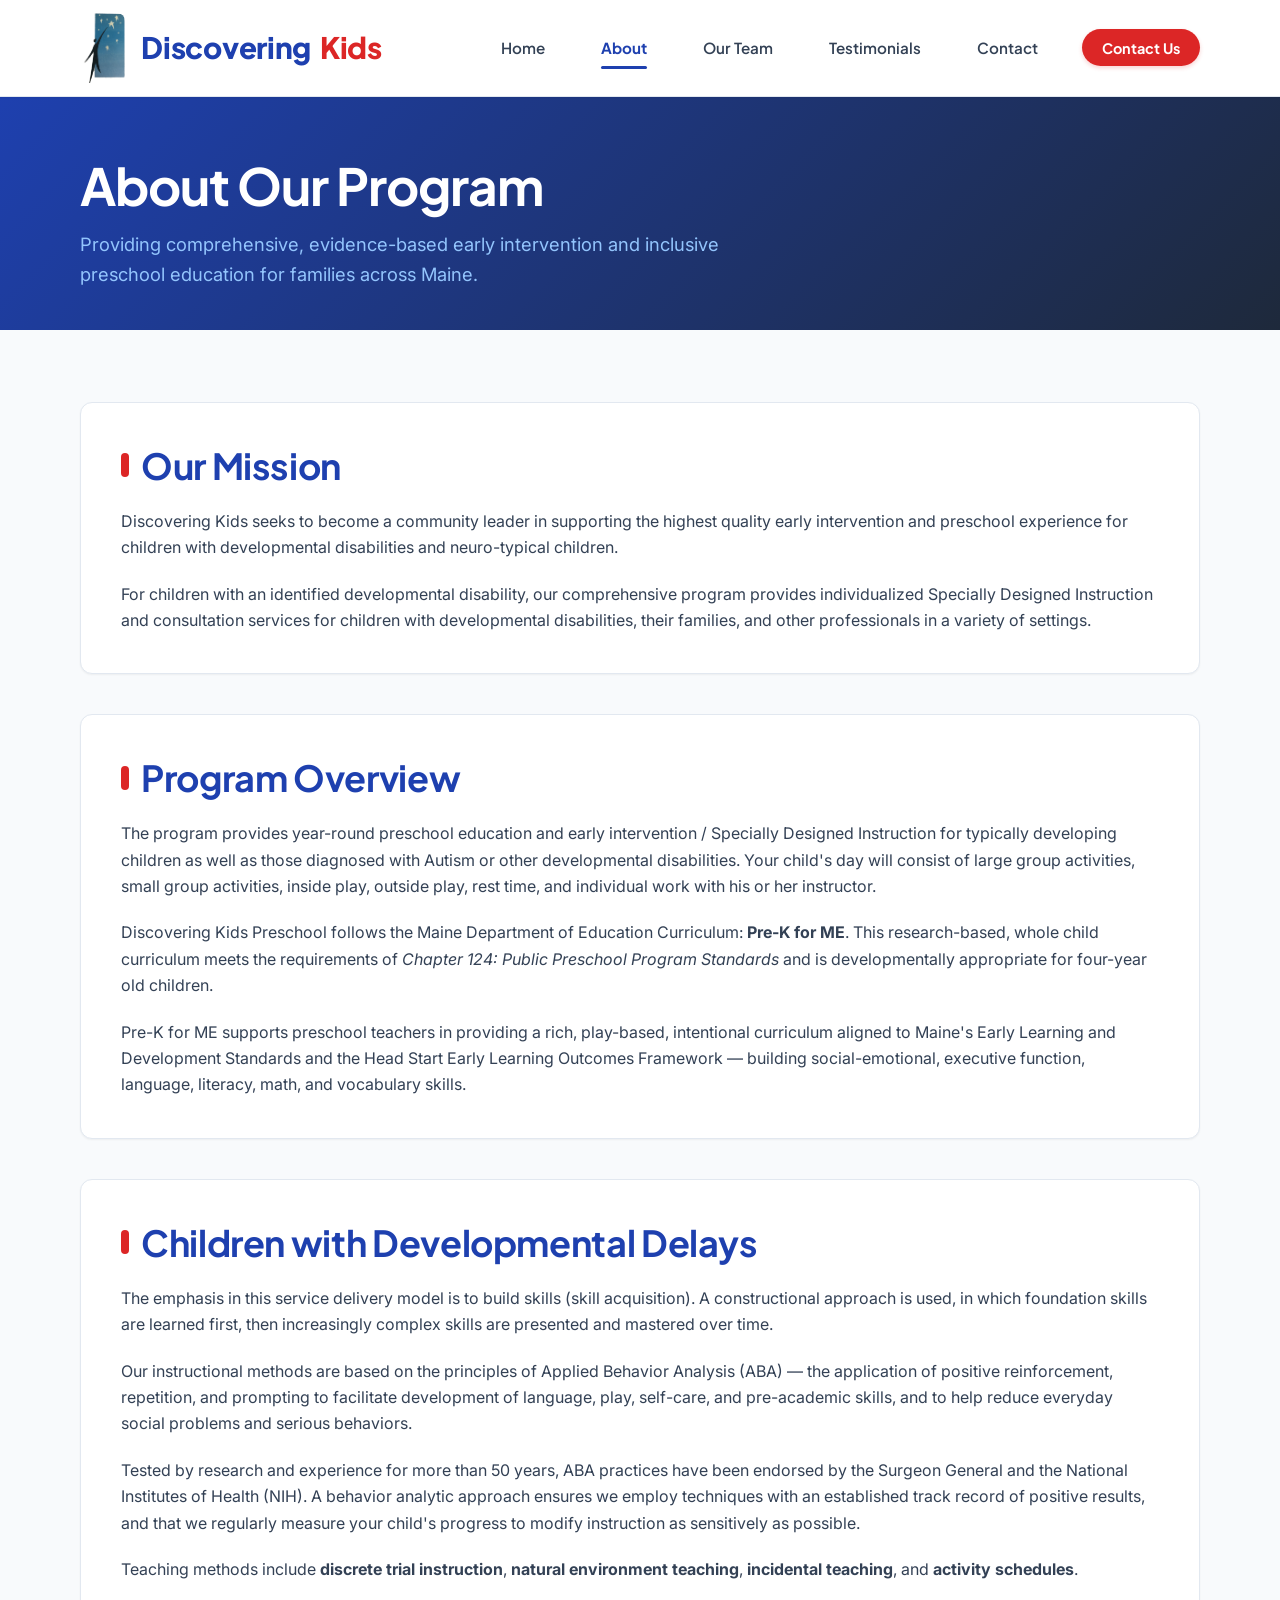
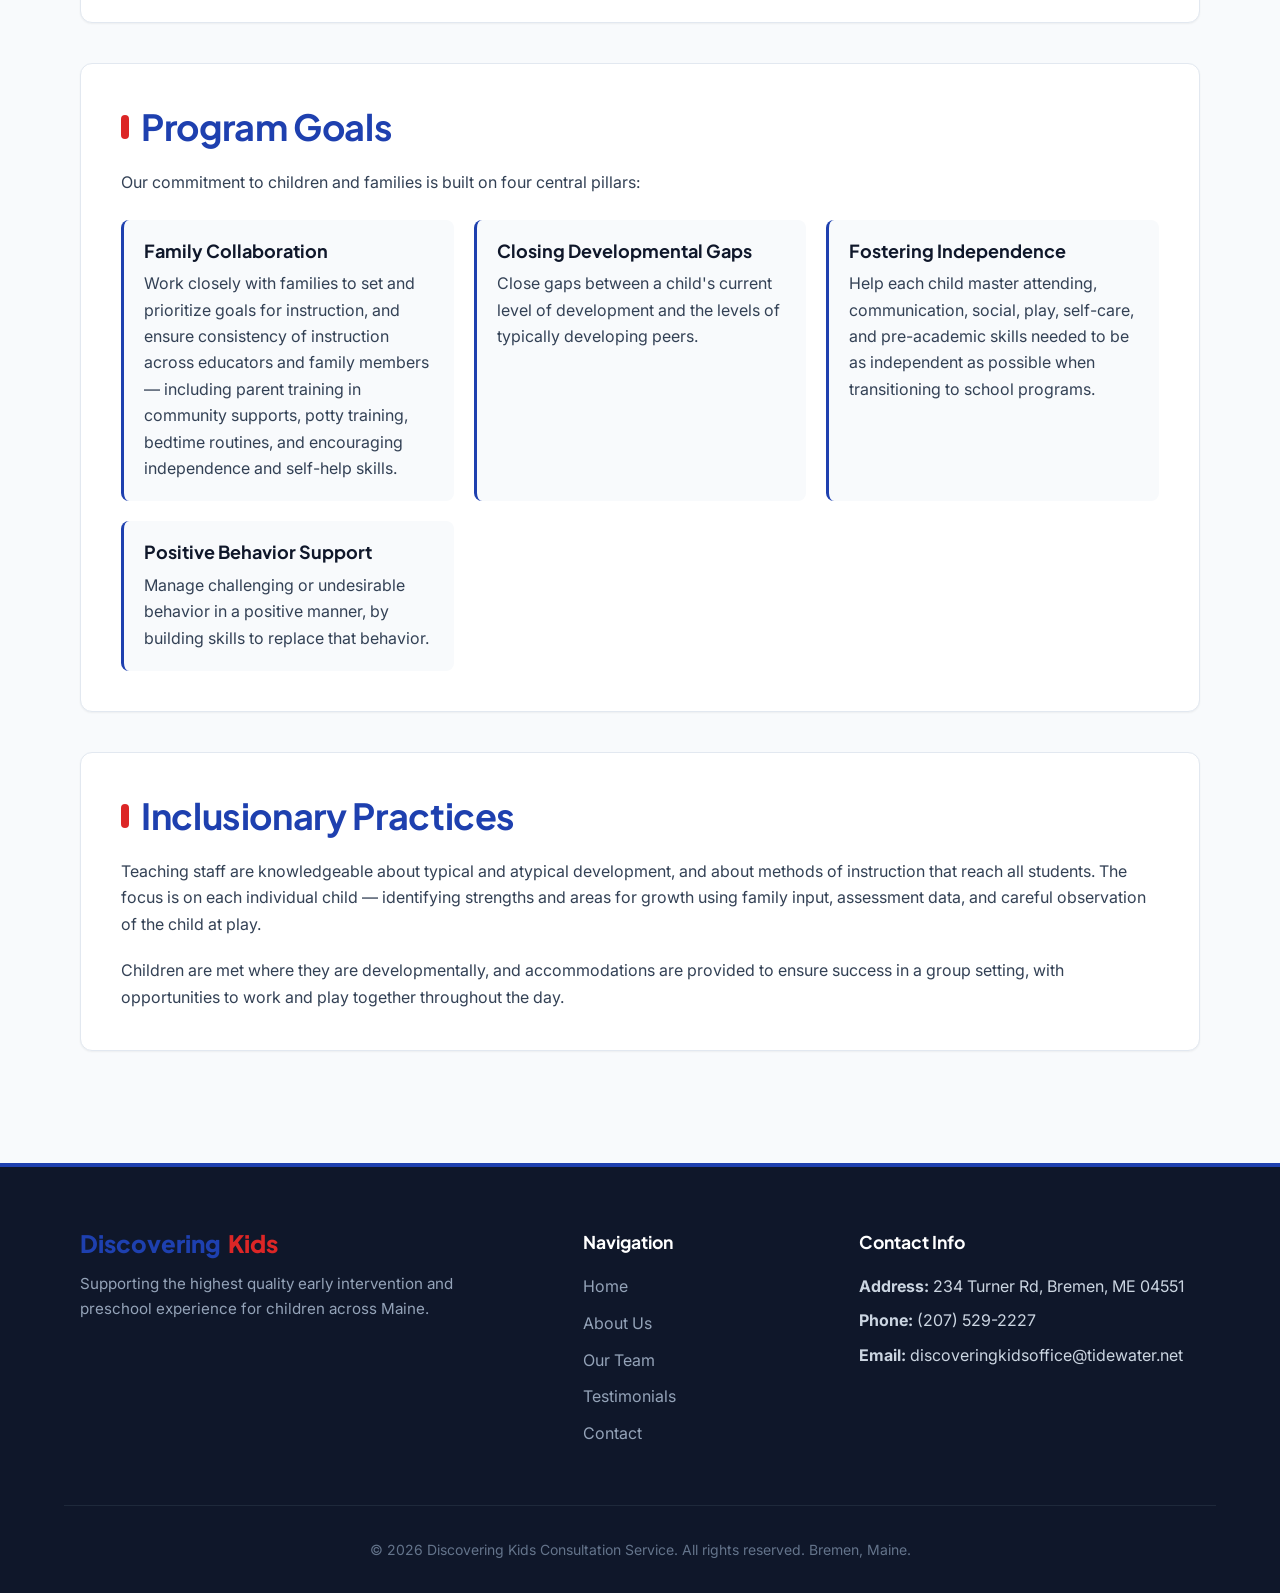
==== about.html @ 6ea6a4fb "Initial commit: Discovering Kids Consultation Service website" ====
<!DOCTYPE html>
<html lang="en">
<head>
  <meta charset="UTF-8">
  <meta name="viewport" content="width=device-width, initial-scale=1.0">
  <title>About Our Program | Discovering Kids Consultation Service</title>
  <meta name="description" content="Learn about Discovering Kids' mission, Pre-K for ME curriculum, ABA early intervention methods, program goals, and inclusionary practices in Maine.">
  <link rel="stylesheet" href="css/styles.css">
</head>
<body>
  <!-- Accessibility Skip Link -->
  <a href="#main-content" class="skip-link">Skip to main content</a>

  <!-- Header & Navigation -->
  <header class="site-header">
    <div class="container header-container">
      <a href="index.html" class="brand-logo-link" aria-label="Discovering Kids Home">
        <img src="assets/images/logo.png" alt="Discovering Kids Logo" class="header-logo">
        <span class="brand-name header-brand-text">
          <span class="discovering">Discovering</span>
          <span class="kids">Kids</span>
        </span>
      </a>

      <button class="mobile-toggle" aria-label="Toggle navigation menu" aria-expanded="false">
        <svg fill="none" stroke="currentColor" viewBox="0 0 24 24">
          <path stroke-linecap="round" stroke-linejoin="round" stroke-width="2" d="M4 6h16M4 12h16M4 18h16"/>
        </svg>
      </button>

      <nav aria-label="Primary Navigation">
        <ul class="nav-menu">
          <li><a href="index.html" class="nav-link">Home</a></li>
          <li><a href="about.html" class="nav-link">About</a></li>
          <li><a href="team.html" class="nav-link">Our Team</a></li>
          <li><a href="testimonials.html" class="nav-link">Testimonials</a></li>
          <li><a href="contact.html" class="nav-link">Contact</a></li>
          <li><a href="contact.html" class="header-cta-btn">Contact Us</a></li>
        </ul>
      </nav>
    </div>
  </header>

  <!-- Page Banner -->
  <section class="page-banner">
    <div class="container">
      <h1>About Our Program</h1>
      <p class="lead-text">
        Providing comprehensive, evidence-based early intervention and inclusive preschool education for families across Maine.
      </p>
    </div>
  </section>

  <main id="main-content" class="section">
    <div class="container">
      
      <!-- OUR MISSION -->
      <article class="content-block" id="mission">
        <h2>Our Mission</h2>
        <p>
          Discovering Kids seeks to become a community leader in supporting the highest quality early intervention and preschool experience for children with developmental disabilities and neuro-typical children.
        </p>
        <p>
          For children with an identified developmental disability, our comprehensive program provides individualized Specially Designed Instruction and consultation services for children with developmental disabilities, their families, and other professionals in a variety of settings.
        </p>
      </article>

      <!-- PROGRAM OVERVIEW -->
      <article class="content-block" id="program-overview">
        <h2>Program Overview</h2>
        <p>
          The program provides year-round preschool education and early intervention / Specially Designed Instruction for typically developing children as well as those diagnosed with Autism or other developmental disabilities. Your child's day will consist of large group activities, small group activities, inside play, outside play, rest time, and individual work with his or her instructor.
        </p>
        <p>
          Discovering Kids Preschool follows the Maine Department of Education Curriculum: <strong>Pre-K for ME</strong>. This research-based, whole child curriculum meets the requirements of <em>Chapter 124: Public Preschool Program Standards</em> and is developmentally appropriate for four-year old children.
        </p>
        <p>
          Pre-K for ME supports preschool teachers in providing a rich, play-based, intentional curriculum aligned to Maine's Early Learning and Development Standards and the Head Start Early Learning Outcomes Framework — building social-emotional, executive function, language, literacy, math, and vocabulary skills.
        </p>
      </article>

      <!-- CHILDREN WITH DEVELOPMENTAL DELAYS -->
      <article class="content-block" id="developmental-delays">
        <h2>Children with Developmental Delays</h2>
        <p>
          The emphasis in this service delivery model is to build skills (skill acquisition). A constructional approach is used, in which foundation skills are learned first, then increasingly complex skills are presented and mastered over time.
        </p>
        <p>
          Our instructional methods are based on the principles of Applied Behavior Analysis (ABA) — the application of positive reinforcement, repetition, and prompting to facilitate development of language, play, self-care, and pre-academic skills, and to help reduce everyday social problems and serious behaviors.
        </p>
        <p>
          Tested by research and experience for more than 50 years, ABA practices have been endorsed by the Surgeon General and the National Institutes of Health (NIH). A behavior analytic approach ensures we employ techniques with an established track record of positive results, and that we regularly measure your child's progress to modify instruction as sensitively as possible.
        </p>
        <p>
          Teaching methods include <strong>discrete trial instruction</strong>, <strong>natural environment teaching</strong>, <strong>incidental teaching</strong>, and <strong>activity schedules</strong>.
        </p>
      </article>

      <!-- PROGRAM GOALS -->
      <article class="content-block" id="program-goals">
        <h2>Program Goals</h2>
        <p>Our commitment to children and families is built on four central pillars:</p>

        <div class="goals-list">
          <div class="goal-item">
            <h4>Family Collaboration</h4>
            <p>Work closely with families to set and prioritize goals for instruction, and ensure consistency of instruction across educators and family members — including parent training in community supports, potty training, bedtime routines, and encouraging independence and self-help skills.</p>
          </div>

          <div class="goal-item">
            <h4>Closing Developmental Gaps</h4>
            <p>Close gaps between a child's current level of development and the levels of typically developing peers.</p>
          </div>

          <div class="goal-item">
            <h4>Fostering Independence</h4>
            <p>Help each child master attending, communication, social, play, self-care, and pre-academic skills needed to be as independent as possible when transitioning to school programs.</p>
          </div>

          <div class="goal-item">
            <h4>Positive Behavior Support</h4>
            <p>Manage challenging or undesirable behavior in a positive manner, by building skills to replace that behavior.</p>
          </div>
        </div>
      </article>

      <!-- INCLUSIONARY PRACTICES -->
      <article class="content-block" id="inclusionary-practices">
        <h2>Inclusionary Practices</h2>
        <p>
          Teaching staff are knowledgeable about typical and atypical development, and about methods of instruction that reach all students. The focus is on each individual child — identifying strengths and areas for growth using family input, assessment data, and careful observation of the child at play.
        </p>
        <p>
          Children are met where they are developmentally, and accommodations are provided to ensure success in a group setting, with opportunities to work and play together throughout the day.
        </p>
      </article>

    </div>
  </main>

  <!-- Footer -->
  <footer class="site-footer">
    <div class="container footer-grid">
      <div class="footer-brand">
        <div class="brand-name" style="margin-bottom: 1rem;">
          <span class="discovering">Discovering</span>
          <span class="kids">Kids</span>
        </div>
        <p>
          Supporting the highest quality early intervention and preschool experience for children across Maine.
        </p>
      </div>

      <div class="footer-links">
        <h4>Navigation</h4>
        <ul class="footer-nav">
          <li><a href="index.html">Home</a></li>
          <li><a href="about.html">About Us</a></li>
          <li><a href="team.html">Our Team</a></li>
          <li><a href="testimonials.html">Testimonials</a></li>
          <li><a href="contact.html">Contact</a></li>
        </ul>
      </div>

      <div class="footer-contact">
        <h4>Contact Info</h4>
        <p style="margin-bottom: 0.5rem; color: #CBD5E1;">
          <strong>Address:</strong> 234 Turner Rd, Bremen, ME 04551
        </p>
        <p style="margin-bottom: 0.5rem; color: #CBD5E1;">
          <strong>Phone:</strong> (207) 529-2227
        </p>
        <p style="margin-bottom: 0.5rem; color: #CBD5E1;">
          <strong>Email:</strong> discoveringkidsoffice@tidewater.net
        </p>
      </div>
    </div>

    <div class="container footer-bottom">
      <p>&copy; 2026 Discovering Kids Consultation Service. All rights reserved. Bremen, Maine.</p>
    </div>
  </footer>

  <script src="js/main.js"></script>
</body>
</html>
---- css/styles.css ----
/* ==========================================================================
   Discovering Kids Consultation Service - Core Stylesheet
   Brand Palette: Blue (#1E40AF) & Red (#DC2626)
   Tone: Warm & Clinically Credible
   ========================================================================== */

@import url('https://fonts.googleapis.com/css2?family=Plus+Jakarta+Sans:ital,wght@0,400;0,500;0,600;0,700;0,800;1,400&family=Inter:wght@400;500;600&display=swap');

:root {
  /* Brand Primary Colors */
  --color-blue: #1E40AF;
  --color-blue-hover: #1D4ED8;
  --color-blue-light: #EFF6FF;
  --color-blue-border: #BFDBFE;

  --color-red: #DC2626;
  --color-red-hover: #B91C1C;
  --color-red-light: #FEF2F2;
  --color-red-border: #FECACA;

  /* Neutral Spectrum */
  --color-text-dark: #0F172A;
  --color-text-body: #334155;
  --color-text-muted: #64748B;
  --color-bg-page: #F8FAFC;
  --color-bg-card: #FFFFFF;
  --color-border: #E2E8F0;
  --color-border-dark: #CBD5E1;

  /* Accent Tones */
  --color-teal-accent: #0D9488;
  --color-amber-accent: #D97706;

  /* Typography */
  --font-heading: 'Plus Jakarta Sans', system-ui, -apple-system, sans-serif;
  --font-body: 'Inter', system-ui, -apple-system, sans-serif;

  /* Shadow Elevation */
  --shadow-sm: 0 1px 2px 0 rgba(0, 0, 0, 0.05);
  --shadow-md: 0 4px 6px -1px rgba(15, 23, 42, 0.08), 0 2px 4px -2px rgba(15, 23, 42, 0.05);
  --shadow-lg: 0 10px 25px -5px rgba(15, 23, 42, 0.1), 0 8px 10px -6px rgba(15, 23, 42, 0.05);
  --shadow-hover: 0 20px 30px -10px rgba(30, 64, 175, 0.12);

  /* Spacing & Radii */
  --radius-sm: 8px;
  --radius-md: 12px;
  --radius-lg: 20px;
  --radius-full: 9999px;
  --max-width: 1200px;
}

/* Reset & Base Setup */
*, *::before, *::after {
  box-sizing: border-box;
  margin: 0;
  padding: 0;
}

html {
  scroll-behavior: smooth;
  font-size: 16px;
}

body {
  font-family: var(--font-body);
  background-color: var(--color-bg-page);
  color: var(--color-text-body);
  line-height: 1.65;
  -webkit-font-smoothing: antialiased;
  display: flex;
  flex-direction: column;
  min-height: 100vh;
}

/* Accessibility Focus States */
:focus-visible {
  outline: 3px solid var(--color-blue);
  outline-offset: 3px;
  border-radius: 4px;
}

/* Skip Navigation Link */
.skip-link {
  position: absolute;
  top: -100px;
  left: 1rem;
  background: var(--color-blue);
  color: white;
  padding: 0.75rem 1.25rem;
  z-index: 9999;
  border-radius: var(--radius-sm);
  font-weight: 600;
  transition: top 0.2s ease;
}

.skip-link:focus {
  top: 1rem;
}

/* Typography Hierarchy */
h1, h2, h3, h4, h5, h6 {
  font-family: var(--font-heading);
  color: var(--color-text-dark);
  line-height: 1.25;
  font-weight: 700;
}

h1 { font-size: clamp(2rem, 4vw, 3.25rem); letter-spacing: -0.02em; }
h2 { font-size: clamp(1.6rem, 3vw, 2.25rem); letter-spacing: -0.01em; }
h3 { font-size: clamp(1.25rem, 2vw, 1.5rem); }
h4 { font-size: 1.125rem; }

p {
  margin-bottom: 1.25rem;
}

p:last-child {
  margin-bottom: 0;
}

a {
  color: var(--color-blue);
  text-decoration: none;
  transition: color 0.2s ease;
}

a:hover {
  color: var(--color-blue-hover);
}

/* Brand Name Treatment Rules */
.brand-name {
  font-family: var(--font-heading);
  font-weight: 800;
  display: inline-flex;
  align-items: center;
  gap: 0.3em;
  color: var(--color-text-dark);
  line-height: 1;
}

.brand-name .discovering {
  color: var(--color-blue);
}

.brand-name .kids {
  color: var(--color-red);
}

/* Container Utility */
.container {
  width: 90%;
  max-width: var(--max-width);
  margin: 0 auto;
  padding: 0 1rem;
}

/* Page Header & Navigation */
.site-header {
  background-color: rgba(255, 255, 255, 0.95);
  backdrop-filter: blur(8px);
  position: sticky;
  top: 0;
  z-index: 1000;
  border-bottom: 1px solid var(--color-border);
  box-shadow: var(--shadow-sm);
}

.header-container {
  display: flex;
  align-items: center;
  justify-content: space-between;
  height: 96px;
}

.brand-logo-link {
  display: flex;
  align-items: center;
  gap: 1rem;
  text-decoration: none;
}

.header-logo {
  height: 70px;
  max-height: 70px;
  width: auto;
  object-fit: contain;
  border-radius: var(--radius-sm);
  display: block;
}

.header-brand-text {
  font-size: 1.85rem;
  letter-spacing: -0.01em;
}

/* Nav Menu */
.nav-menu {
  display: flex;
  align-items: center;
  gap: 2rem;
  list-style: none;
}

.nav-link {
  font-family: var(--font-heading);
  font-weight: 600;
  font-size: 0.95rem;
  color: var(--color-text-body);
  padding: 0.5rem 0.75rem;
  border-radius: var(--radius-sm);
  transition: all 0.2s ease;
  position: relative;
}

.nav-link:hover {
  color: var(--color-blue);
  background-color: var(--color-blue-light);
}

.nav-link.active {
  color: var(--color-blue);
  font-weight: 700;
}

.nav-link.active::after {
  content: '';
  position: absolute;
  bottom: -4px;
  left: 0.75rem;
  right: 0.75rem;
  height: 3px;
  background-color: var(--color-blue);
  border-radius: var(--radius-full);
}

.mobile-toggle {
  display: none;
  background: none;
  border: 1px solid var(--color-border);
  border-radius: var(--radius-sm);
  padding: 0.5rem 0.75rem;
  cursor: pointer;
  color: var(--color-text-dark);
}

.mobile-toggle svg {
  width: 24px;
  height: 24px;
  display: block;
}

/* Header Action Button */
.header-cta-btn {
  background-color: var(--color-red);
  color: white !important;
  font-family: var(--font-heading);
  font-weight: 700;
  padding: 0.6rem 1.25rem;
  border-radius: var(--radius-full);
  font-size: 0.9rem;
  transition: all 0.2s ease;
  box-shadow: 0 2px 4px rgba(220, 38, 38, 0.2);
}

.header-cta-btn:hover {
  background-color: var(--color-red-hover);
  transform: translateY(-1px);
  box-shadow: 0 4px 8px rgba(220, 38, 38, 0.3);
}

/* Common Hero Section */
.hero-section {
  padding: 4.5rem 0 3.5rem;
  background: linear-gradient(135deg, #F1F5F9 0%, #EFF6FF 50%, #FEF2F2 100%);
  position: relative;
  overflow: hidden;
}

.hero-grid {
  display: grid;
  grid-template-columns: 1.1fr 0.9fr;
  gap: 3rem;
  align-items: center;
}

.hero-badge {
  display: inline-flex;
  align-items: center;
  gap: 0.5rem;
  background-color: white;
  border: 1px solid var(--color-blue-border);
  color: var(--color-blue);
  font-family: var(--font-heading);
  font-weight: 700;
  font-size: 0.85rem;
  padding: 0.35rem 1rem;
  border-radius: var(--radius-full);
  margin-bottom: 1.25rem;
  box-shadow: var(--shadow-sm);
}

.hero-badge-icon {
  width: 8px;
  height: 8px;
  background-color: var(--color-red);
  border-radius: 50%;
}

.hero-title {
  margin-bottom: 1.25rem;
}

.hero-description {
  font-size: 1.15rem;
  color: var(--color-text-body);
  margin-bottom: 2rem;
  max-width: 600px;
}

.hero-cta-group {
  display: flex;
  gap: 1rem;
  flex-wrap: wrap;
}

.btn {
  display: inline-flex;
  align-items: center;
  justify-content: center;
  gap: 0.5rem;
  font-family: var(--font-heading);
  font-weight: 700;
  padding: 0.85rem 1.75rem;
  border-radius: var(--radius-md);
  font-size: 1rem;
  transition: all 0.2s ease;
  cursor: pointer;
  border: none;
  text-decoration: none;
}

.btn-primary {
  background-color: var(--color-blue);
  color: white;
  box-shadow: 0 4px 12px rgba(30, 64, 175, 0.25);
}

.btn-primary:hover {
  background-color: var(--color-blue-hover);
  color: white;
  transform: translateY(-2px);
  box-shadow: 0 6px 16px rgba(30, 64, 175, 0.35);
}

.btn-secondary {
  background-color: white;
  color: var(--color-text-dark);
  border: 1.5px solid var(--color-border-dark);
}

.btn-secondary:hover {
  border-color: var(--color-blue);
  color: var(--color-blue);
  background-color: var(--color-blue-light);
  transform: translateY(-2px);
}

.hero-image-wrapper {
  position: relative;
  border-radius: var(--radius-lg);
  overflow: hidden;
  box-shadow: var(--shadow-lg);
  border: 4px solid white;
}

.hero-image-wrapper img {
  width: 100%;
  height: 380px;
  object-fit: cover;
  display: block;
}

/* Page Inner Header Banner (for subpages) */
.page-banner {
  padding: 3.5rem 0 2.5rem;
  background: linear-gradient(135deg, #1E40AF 0%, #1E293B 100%);
  color: white;
  position: relative;
}

.page-banner h1 {
  color: white;
  margin-bottom: 0.75rem;
}

.page-banner .lead-text {
  font-size: 1.15rem;
  color: #93C5FD;
  max-width: 700px;
}

/* General Section Styles */
.section {
  padding: 4.5rem 0;
}

.section-alt {
  background-color: #F1F5F9;
}

.section-header {
  text-align: center;
  max-width: 750px;
  margin: 0 auto 3rem;
}

.section-tag {
  text-transform: uppercase;
  letter-spacing: 0.1em;
  font-size: 0.85rem;
  font-weight: 800;
  color: var(--color-red);
  margin-bottom: 0.5rem;
  display: block;
}

.section-title {
  margin-bottom: 1rem;
}

.section-subtitle {
  font-size: 1.1rem;
  color: var(--color-text-muted);
}

/* Service Path Cards */
.services-grid {
  display: grid;
  grid-template-columns: repeat(auto-fit, minmax(320px, 1fr));
  gap: 2rem;
}

.service-card {
  background-color: var(--color-bg-card);
  border-radius: var(--radius-md);
  padding: 2.25rem;
  border: 1px solid var(--color-border);
  box-shadow: var(--shadow-md);
  transition: all 0.3s ease;
  display: flex;
  flex-direction: column;
}

.service-card:hover {
  transform: translateY(-6px);
  box-shadow: var(--shadow-hover);
  border-color: var(--color-blue-border);
}

.service-icon-box {
  width: 56px;
  height: 56px;
  border-radius: var(--radius-md);
  display: flex;
  align-items: center;
  justify-content: center;
  margin-bottom: 1.5rem;
  font-size: 1.5rem;
}

.service-card.preschool .service-icon-box {
  background-color: var(--color-blue-light);
  color: var(--color-blue);
}

.service-card.aba .service-icon-box {
  background-color: var(--color-red-light);
  color: var(--color-red);
}

.service-card h3 {
  margin-bottom: 1rem;
}

.service-card p {
  color: var(--color-text-body);
  flex-grow: 1;
  margin-bottom: 1.5rem;
}

.feature-list {
  list-style: none;
  margin-bottom: 1.75rem;
}

.feature-list li {
  display: flex;
  align-items: flex-start;
  gap: 0.65rem;
  margin-bottom: 0.65rem;
  font-size: 0.95rem;
}

.feature-list li svg {
  width: 18px;
  height: 18px;
  flex-shrink: 0;
  margin-top: 3px;
  color: var(--color-blue);
}

/* Testimonial Cards & Pull Quotes */
.testimonials-grid {
  display: grid;
  grid-template-columns: repeat(auto-fit, minmax(320px, 1fr));
  gap: 2rem;
}

.testimonial-card {
  background-color: var(--color-bg-card);
  border-radius: var(--radius-md);
  padding: 2rem;
  border-left: 4px solid var(--color-blue);
  box-shadow: var(--shadow-md);
  position: relative;
}

.testimonial-card.alt-accent {
  border-left-color: var(--color-red);
}

.quote-icon {
  color: var(--color-blue-border);
  font-size: 3rem;
  line-height: 1;
  margin-bottom: -0.5rem;
  font-family: Georgia, serif;
}

.testimonial-text {
  font-style: italic;
  color: var(--color-text-body);
  margin-bottom: 1.5rem;
  font-size: 1.05rem;
}

.testimonial-author {
  display: flex;
  align-items: center;
  gap: 0.75rem;
}

.author-avatar {
  width: 44px;
  height: 44px;
  background-color: var(--color-blue-light);
  color: var(--color-blue);
  font-weight: 700;
  border-radius: 50%;
  display: flex;
  align-items: center;
  justify-content: center;
  font-family: var(--font-heading);
}

.testimonial-card.alt-accent .author-avatar {
  background-color: var(--color-red-light);
  color: var(--color-red);
}

.author-name {
  font-weight: 700;
  color: var(--color-text-dark);
}

.author-role {
  font-size: 0.85rem;
  color: var(--color-text-muted);
}

/* About Page Content Layout */
.content-block {
  background: white;
  border-radius: var(--radius-md);
  padding: 2.5rem;
  margin-bottom: 2.5rem;
  border: 1px solid var(--color-border);
  box-shadow: var(--shadow-sm);
}

.content-block h2 {
  color: var(--color-blue);
  margin-bottom: 1.25rem;
  display: flex;
  align-items: center;
  gap: 0.75rem;
}

.content-block h2::before {
  content: '';
  display: inline-block;
  width: 8px;
  height: 24px;
  background-color: var(--color-red);
  border-radius: var(--radius-full);
}

.goals-list {
  display: grid;
  grid-template-columns: repeat(auto-fit, minmax(280px, 1fr));
  gap: 1.25rem;
  margin-top: 1.5rem;
  list-style: none;
}

.goal-item {
  background-color: var(--color-bg-page);
  padding: 1.25rem;
  border-radius: var(--radius-sm);
  border-left: 3px solid var(--color-blue);
}

.goal-item h4 {
  color: var(--color-text-dark);
  margin-bottom: 0.5rem;
}

/* Team Cards */
.team-grid {
  display: grid;
  grid-template-columns: repeat(auto-fit, minmax(340px, 1fr));
  gap: 2.5rem;
}

.team-card {
  background-color: white;
  border-radius: var(--radius-md);
  overflow: hidden;
  border: 1px solid var(--color-border);
  box-shadow: var(--shadow-md);
  display: flex;
  flex-direction: column;
}

.team-image-container {
  height: 320px;
  overflow: hidden;
  position: relative;
  background-color: var(--color-bg-page);
}

.team-image-container img {
  width: 100%;
  height: 100%;
  object-fit: cover;
  object-position: top center;
}

.team-body {
  padding: 2rem;
  flex-grow: 1;
}

.team-role {
  color: var(--color-red);
  font-weight: 700;
  font-size: 0.9rem;
  text-transform: uppercase;
  letter-spacing: 0.05em;
  margin-bottom: 0.25rem;
  display: block;
}

.team-name {
  margin-bottom: 0.5rem;
}

.team-credentials {
  display: flex;
  flex-wrap: wrap;
  gap: 0.4rem;
  margin-bottom: 1.25rem;
}

.badge {
  background-color: var(--color-blue-light);
  color: var(--color-blue);
  font-size: 0.8rem;
  font-weight: 600;
  padding: 0.2rem 0.6rem;
  border-radius: var(--radius-sm);
}

.team-bio {
  font-size: 0.95rem;
  color: var(--color-text-body);
}

/* Hiring Section Box */
.hiring-box {
  background: linear-gradient(135deg, #EFF6FF 0%, #F8FAFC 100%);
  border: 1px solid var(--color-blue-border);
  border-radius: var(--radius-md);
  padding: 2.5rem;
  margin-top: 3rem;
}

/* Contact Page Grid */
.contact-grid {
  display: grid;
  grid-template-columns: 1fr 1.2fr;
  gap: 3rem;
}

.contact-info-card {
  background: white;
  padding: 2.25rem;
  border-radius: var(--radius-md);
  border: 1px solid var(--color-border);
  box-shadow: var(--shadow-sm);
}

.info-item {
  display: flex;
  gap: 1.25rem;
  margin-bottom: 2rem;
}

.info-item:last-child {
  margin-bottom: 0;
}

.info-icon {
  width: 48px;
  height: 48px;
  background-color: var(--color-blue-light);
  color: var(--color-blue);
  border-radius: var(--radius-md);
  display: flex;
  align-items: center;
  justify-content: center;
  flex-shrink: 0;
}

.info-icon svg {
  width: 24px;
  height: 24px;
}

.info-label {
  font-size: 0.85rem;
  color: var(--color-text-muted);
  text-transform: uppercase;
  letter-spacing: 0.05em;
  font-weight: 700;
  margin-bottom: 0.25rem;
}

.info-value {
  font-weight: 600;
  color: var(--color-text-dark);
  font-size: 1.05rem;
}

/* Form Styles */
.contact-form-card {
  background: white;
  padding: 2.5rem;
  border-radius: var(--radius-md);
  border: 1px solid var(--color-border);
  box-shadow: var(--shadow-md);
}

.form-group {
  margin-bottom: 1.5rem;
}

.form-label {
  display: block;
  font-weight: 600;
  margin-bottom: 0.5rem;
  color: var(--color-text-dark);
  font-size: 0.95rem;
}

.form-control {
  width: 100%;
  padding: 0.85rem 1rem;
  border: 1.5px solid var(--color-border);
  border-radius: var(--radius-sm);
  font-family: var(--font-body);
  font-size: 1rem;
  color: var(--color-text-dark);
  background-color: #FAFAFA;
  transition: all 0.2s ease;
}

.form-control:focus {
  background-color: white;
  border-color: var(--color-blue);
  box-shadow: 0 0 0 3px rgba(30, 64, 175, 0.15);
  outline: none;
}

textarea.form-control {
  resize: vertical;
  min-height: 130px;
}

.map-container {
  margin-top: 3rem;
  border-radius: var(--radius-md);
  overflow: hidden;
  box-shadow: var(--shadow-md);
  border: 1px solid var(--color-border);
}

.map-container iframe {
  width: 100%;
  height: 350px;
  border: none;
  display: block;
}

/* Call to Action Banner */
.cta-banner {
  background: linear-gradient(135deg, var(--color-blue) 0%, #1E293B 100%);
  color: white;
  text-align: center;
  padding: 4rem 0;
}

.cta-banner h2 {
  color: white;
  margin-bottom: 1rem;
}

.cta-banner p {
  color: #BFDBFE;
  font-size: 1.15rem;
  max-width: 650px;
  margin: 0 auto 2rem;
}

/* Site Footer */
.site-footer {
  background-color: #0F172A;
  color: #94A3B8;
  padding: 4rem 0 2rem;
  margin-top: auto;
  border-top: 4px solid var(--color-blue);
}

.footer-grid {
  display: grid;
  grid-template-columns: 2fr 1fr 1.5fr;
  gap: 3rem;
  margin-bottom: 3rem;
}

.footer-brand .brand-name {
  font-size: 1.5rem;
  margin-bottom: 1rem;
}

.footer-brand p {
  color: #94A3B8;
  font-size: 0.95rem;
  max-width: 400px;
}

.footer-links h4, .footer-contact h4 {
  color: white;
  margin-bottom: 1.25rem;
  font-size: 1.1rem;
}

.footer-nav {
  list-style: none;
}

.footer-nav li {
  margin-bottom: 0.65rem;
}

.footer-nav a {
  color: #94A3B8;
}

.footer-nav a:hover {
  color: white;
}

.footer-bottom {
  border-top: 1px solid #1E293B;
  padding-top: 2rem;
  text-align: center;
  font-size: 0.875rem;
  color: #64748B;
}

/* Responsive Media Queries */
@media (max-width: 992px) {
  .hero-grid {
    grid-template-columns: 1fr;
  }
  
  .hero-image-wrapper {
    order: -1;
  }

  .contact-grid {
    grid-template-columns: 1fr;
  }
}

@media (max-width: 768px) {
  .header-container {
    height: 80px;
  }

  .header-logo {
    height: 56px;
    max-height: 56px;
  }

  .header-brand-text {
    font-size: 1.5rem;
  }

  .mobile-toggle {
    display: block;
  }

  .nav-menu {
    position: fixed;
    top: 80px;
    left: 0;
    right: 0;
    background-color: white;
    flex-direction: column;
    padding: 1.5rem;
    gap: 1rem;
    box-shadow: var(--shadow-lg);
    border-bottom: 1px solid var(--color-border);
    transform: translateY(-150%);
    opacity: 0;
    visibility: hidden;
    transition: all 0.3s ease;
  }

  .nav-menu.is-open {
    transform: translateY(0);
    opacity: 1;
    visibility: visible;
  }

  .header-cta-btn {
    display: none;
  }

  .footer-grid {
    grid-template-columns: 1fr;
    gap: 2rem;
  }
}
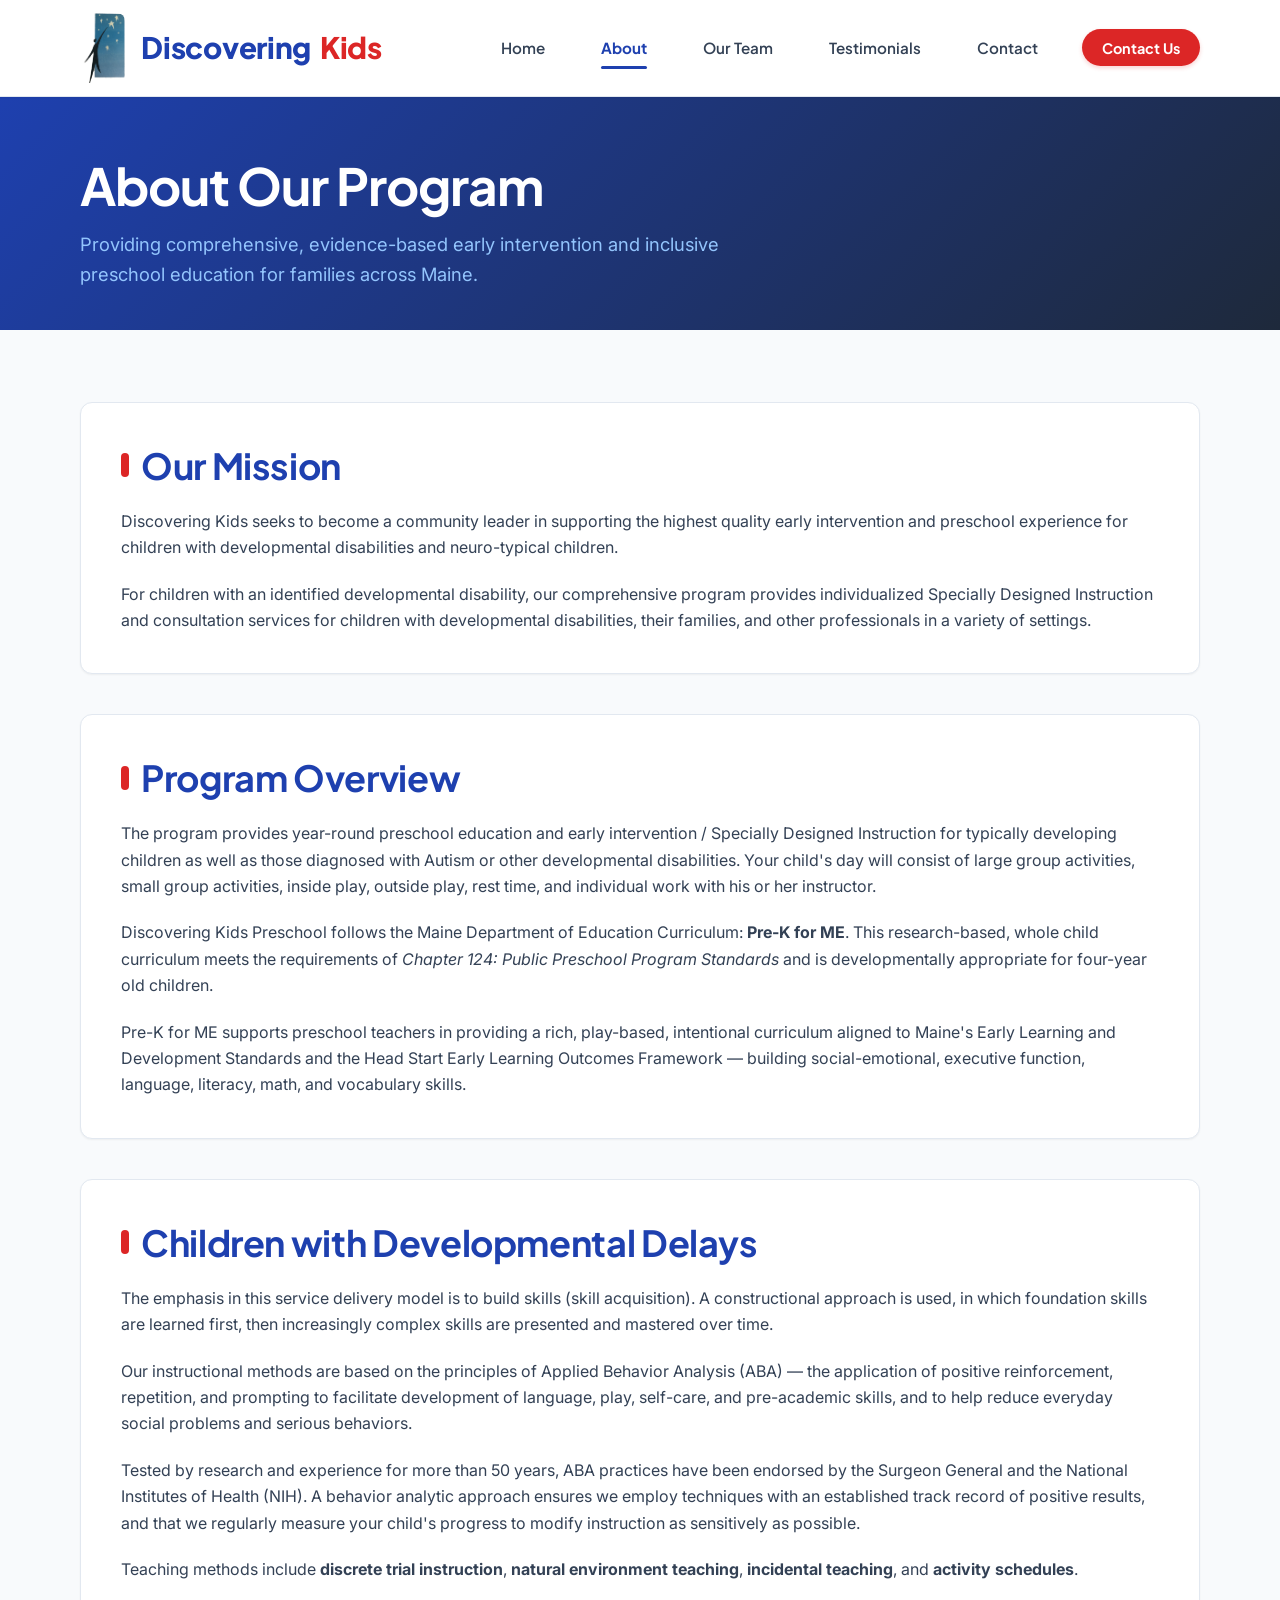
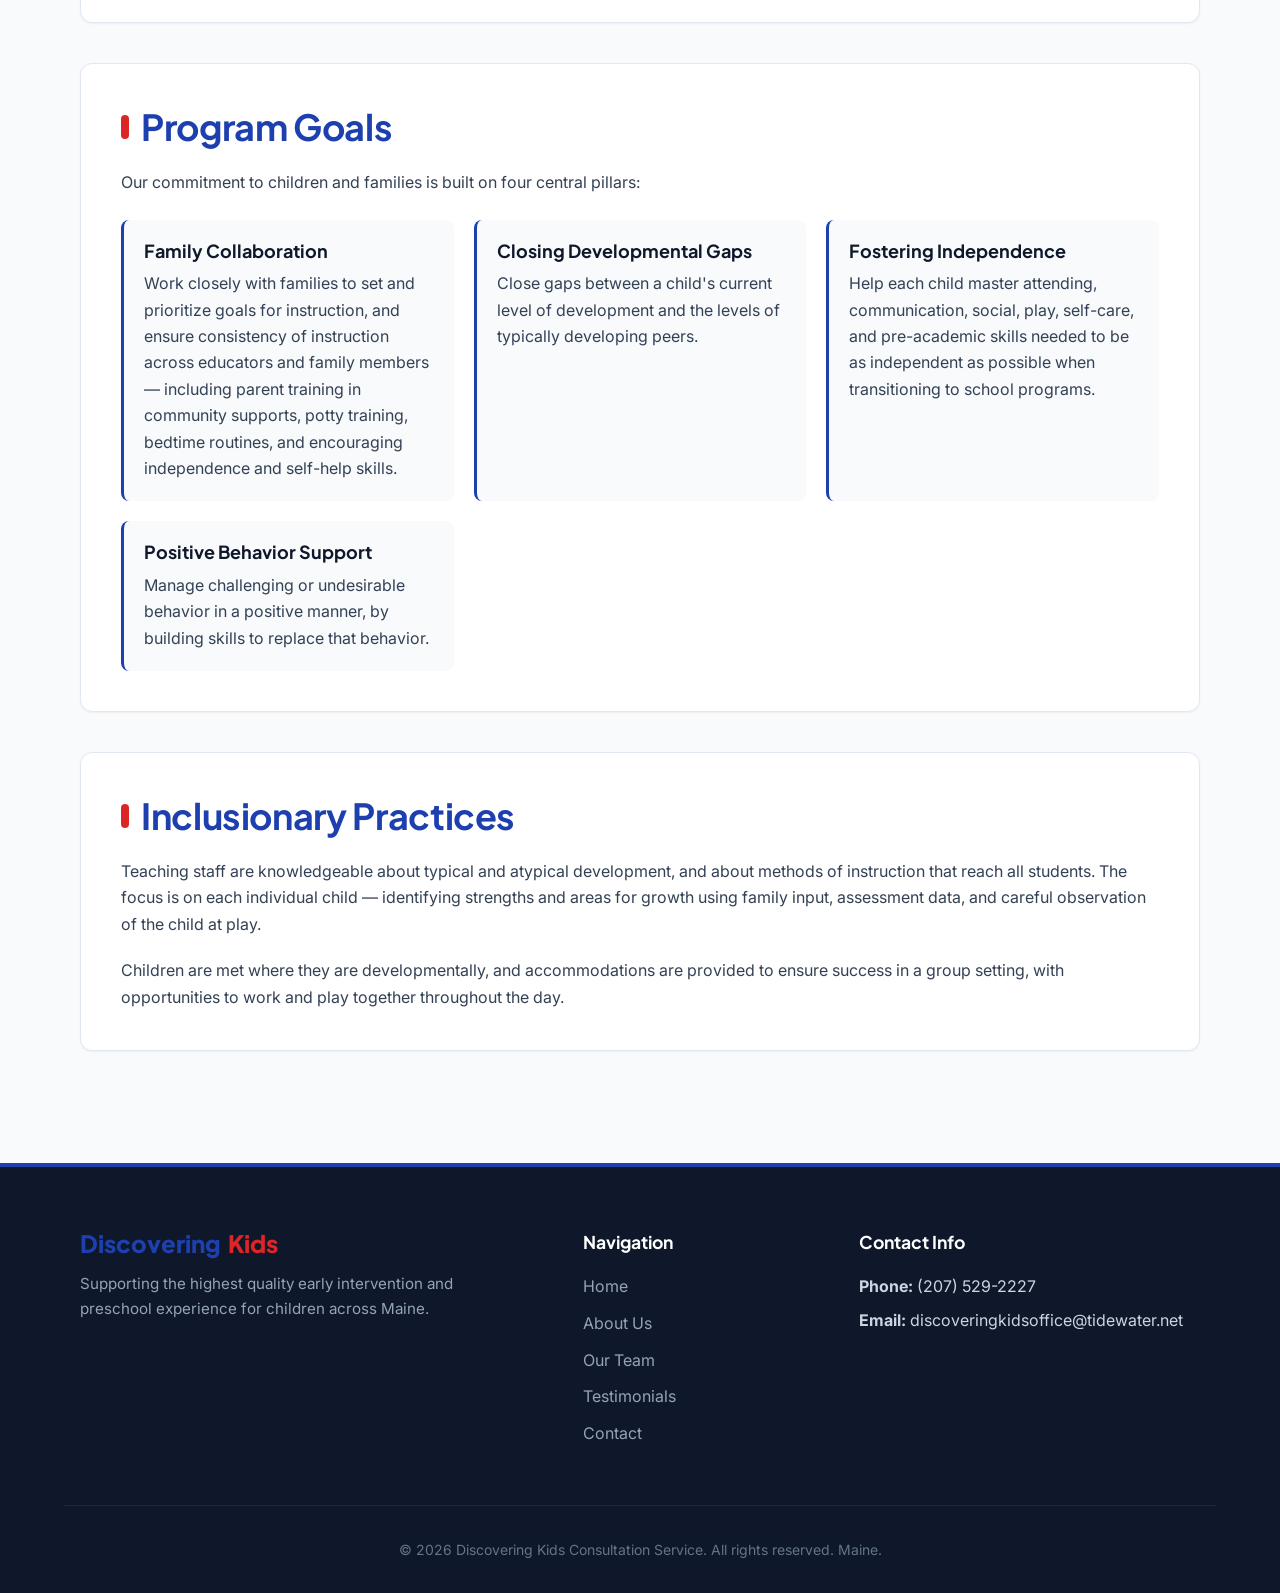
==== commit 2deee01f: "Remove specific street address, schedule, and map from contact section" ====
--- a/about.html
+++ b/about.html
@@ -165,9 +165,6 @@
       <div class="footer-contact">
         <h4>Contact Info</h4>
         <p style="margin-bottom: 0.5rem; color: #CBD5E1;">
-          <strong>Address:</strong> 234 Turner Rd, Bremen, ME 04551
-        </p>
-        <p style="margin-bottom: 0.5rem; color: #CBD5E1;">
           <strong>Phone:</strong> (207) 529-2227
         </p>
         <p style="margin-bottom: 0.5rem; color: #CBD5E1;">
@@ -177,7 +174,7 @@
     </div>
 
     <div class="container footer-bottom">
-      <p>&copy; 2026 Discovering Kids Consultation Service. All rights reserved. Bremen, Maine.</p>
+      <p>&copy; 2026 Discovering Kids Consultation Service. All rights reserved. Maine.</p>
     </div>
   </footer>
 
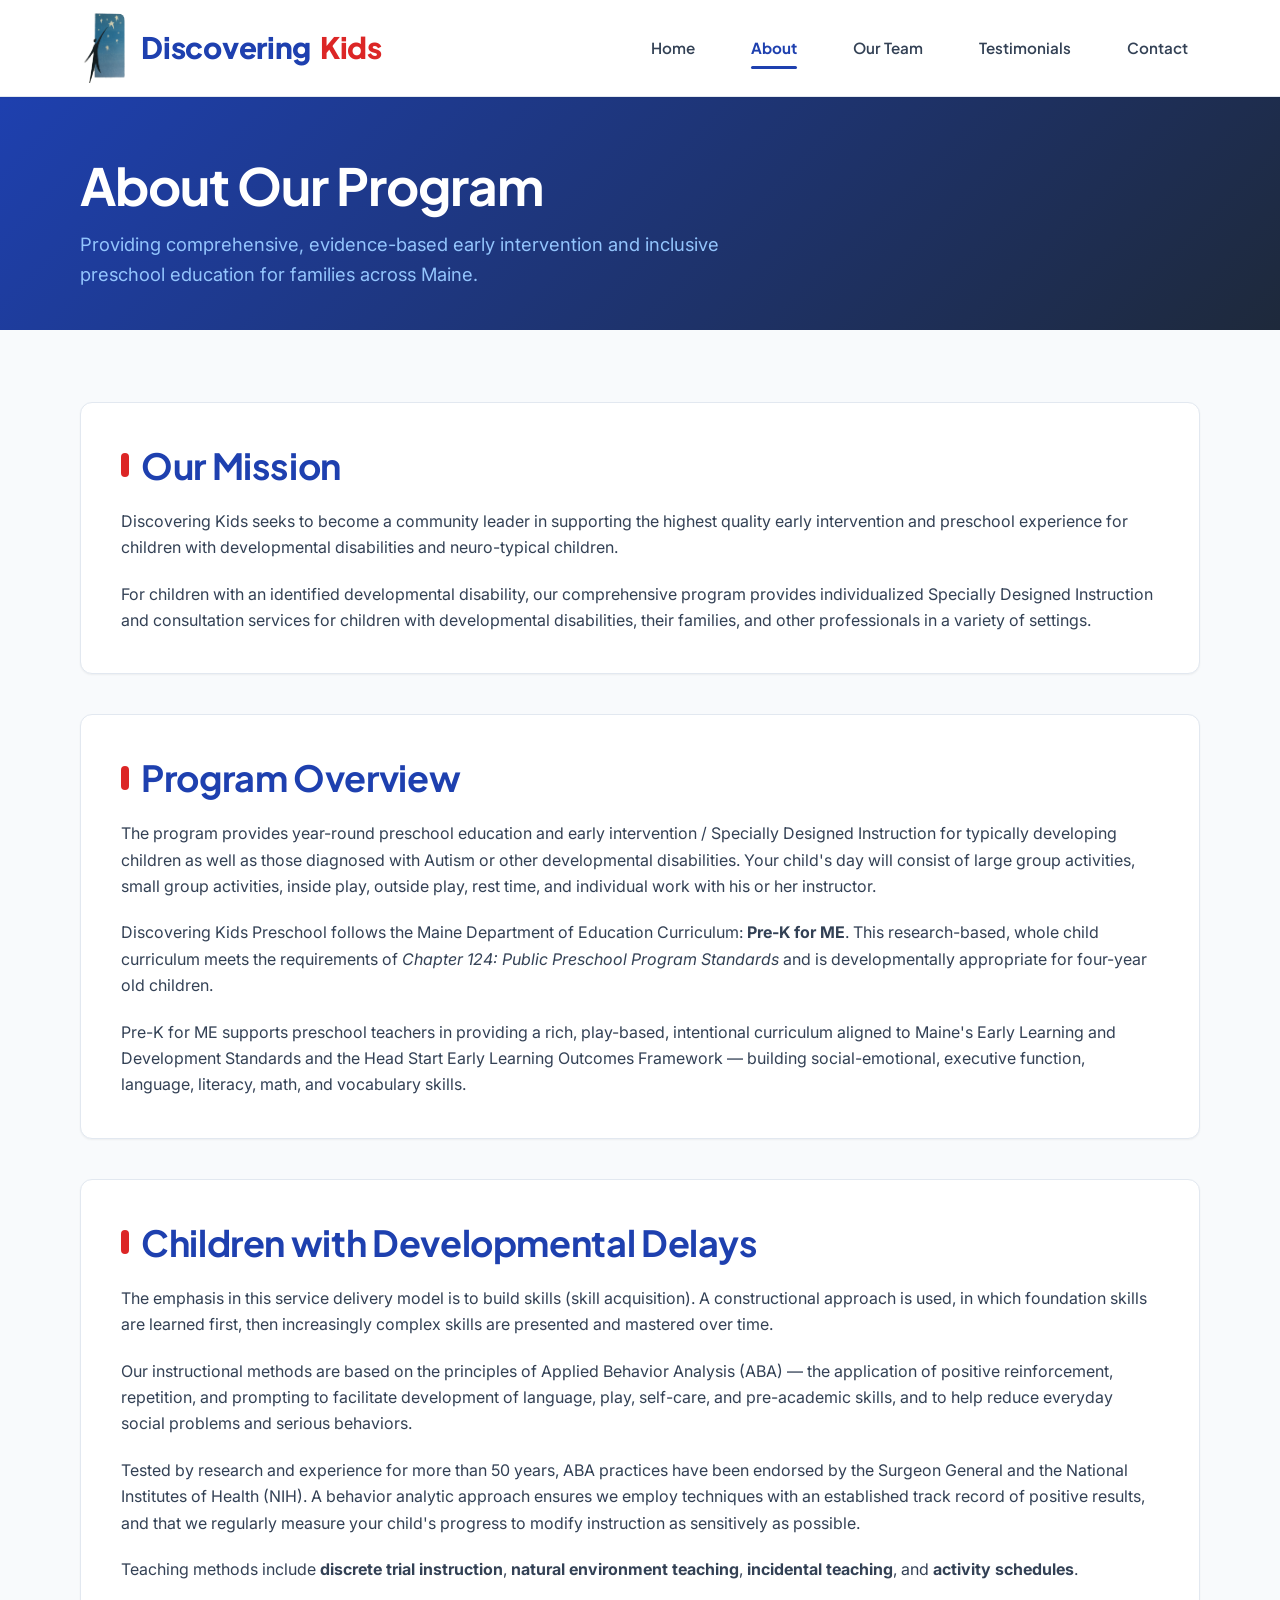
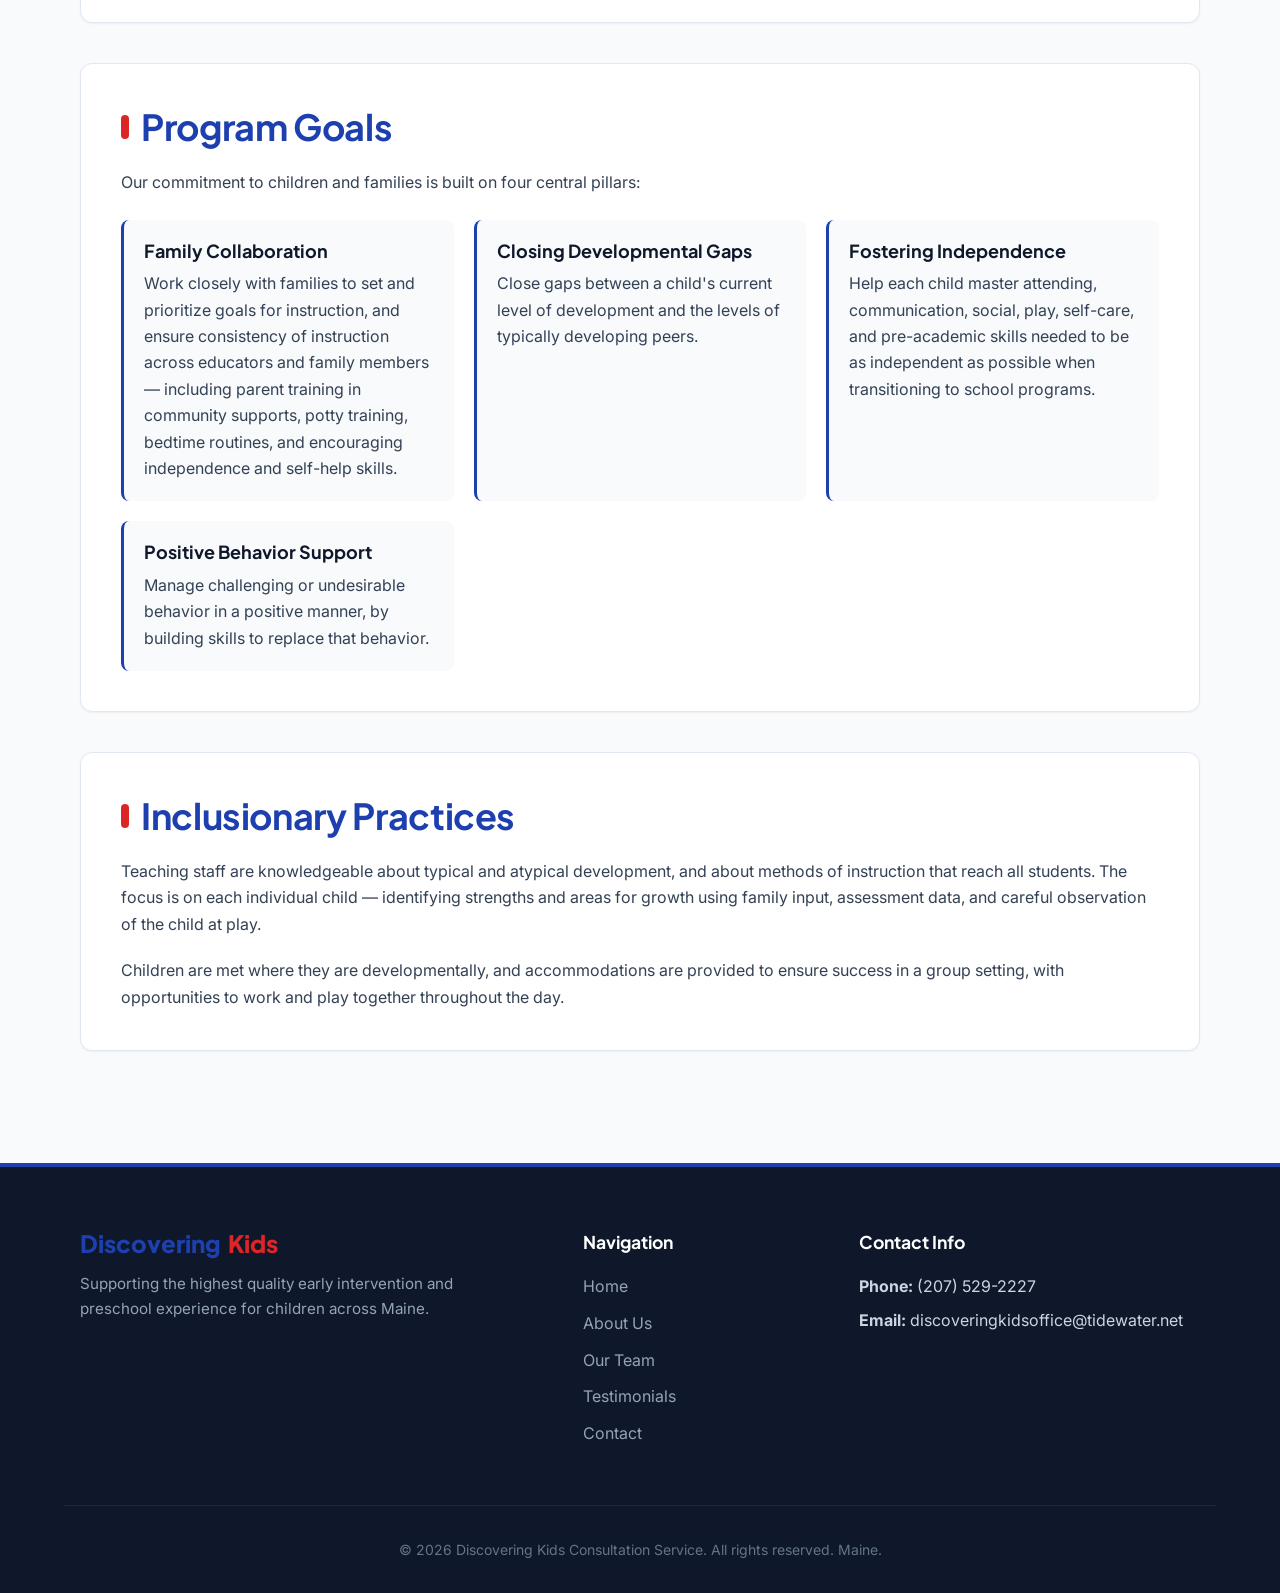
==== commit 43d12cf6: "Remove red Contact Us button from navigation bar on all pages" ====
--- a/about.html
+++ b/about.html
@@ -35,7 +35,6 @@
           <li><a href="team.html" class="nav-link">Our Team</a></li>
           <li><a href="testimonials.html" class="nav-link">Testimonials</a></li>
           <li><a href="contact.html" class="nav-link">Contact</a></li>
-          <li><a href="contact.html" class="header-cta-btn">Contact Us</a></li>
         </ul>
       </nav>
     </div>
